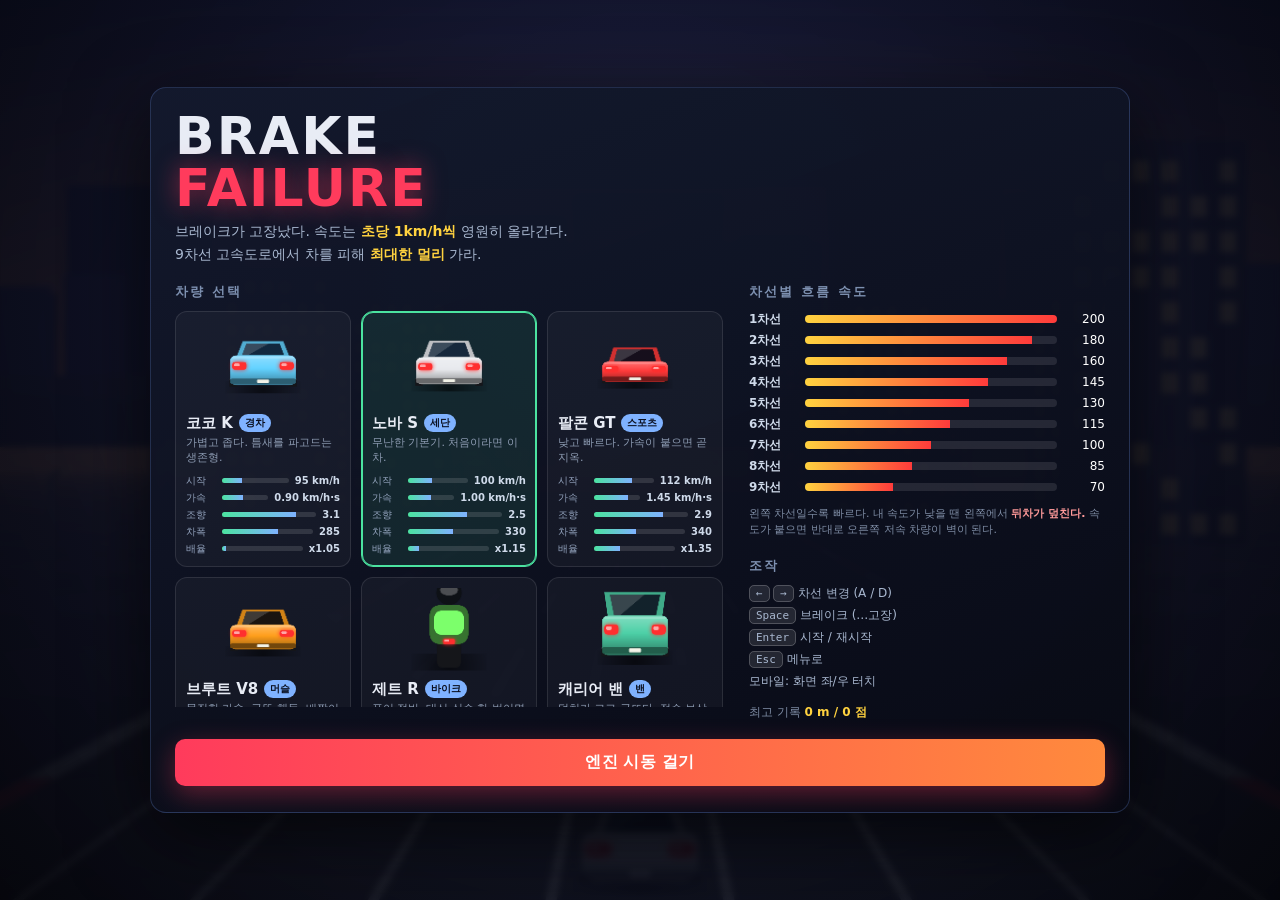
==== racing/index.html @ 3fb1009c "Add BRAKE FAILURE: auto-accelerating 9-lane racing game 브레이크가 고장난 채 계속 가속되는 레이싱 게임을 racing/ 하위에 추가했습" ====
<!doctype html>
<html lang="ko">
<head>
<meta charset="UTF-8" />
<meta name="viewport" content="width=device-width, initial-scale=1.0, user-scalable=no" />
<title>BRAKE FAILURE - 브레이크 고장 레이싱</title>
<meta name="description" content="브레이크가 고장난 채 9차선 고속도로를 질주하는 자동 가속 레이싱 게임" />
<link rel="stylesheet" href="style.css" />
</head>
<body>

<div id="stage">
  <canvas id="game"></canvas>

  <!-- HUD -->
  <div id="hud">
    <div class="hud-left">
      <div class="speedbox">
        <span id="hud-speed">100</span><small>km/h</small>
      </div>
      <div class="gauge"><div id="gauge-fill"></div></div>
      <div class="hud-line">거리 <b id="hud-distance">0</b> m</div>
      <div class="hud-line dim">최고 <b id="hud-best">0</b> m</div>
      <div class="hud-line dim"><b id="hud-lane">5</b>차선 · 흐름 <b id="hud-lane-speed">130</b>km/h</div>
    </div>

    <div class="hud-right">
      <div id="scene-name">여명의 도시</div>
      <canvas id="radar" width="120" height="220"></canvas>
      <div class="radar-legend"><span class="me"></span>나 <span class="ahead"></span>앞 <span class="behind"></span>뒤</div>
    </div>

    <div id="combo" class="center-msg"><span id="hud-combo"></span></div>
    <div id="warn" class="center-msg warn">⚠ 뒤에서 접근 중</div>
    <div id="brake-msg" class="center-msg brake">브레이크 고장! 멈출 수 없다</div>
  </div>

  <!-- 모바일 조작 -->
  <div id="touch-controls">
    <button id="btn-left" aria-label="왼쪽 차선">◀</button>
    <button id="btn-right" aria-label="오른쪽 차선">▶</button>
    <button id="btn-sound" aria-label="소리">🔊</button>
  </div>

  <!-- 메뉴 -->
  <div id="menu" class="overlay show">
    <div class="panel">
      <h1>BRAKE<span>FAILURE</span></h1>
      <p class="lead">
        브레이크가 고장났다. 속도는 <b>초당 1km/h씩</b> 영원히 올라간다.<br />
        9차선 고속도로에서 차를 피해 <b>최대한 멀리</b> 가라.
      </p>

      <div class="cols">
        <section>
          <h2>차량 선택</h2>
          <div id="car-list"></div>
        </section>
        <aside>
          <h2>차선별 흐름 속도</h2>
          <div id="lane-table"></div>
          <p class="note">왼쪽 차선일수록 빠르다. 내 속도가 낮을 땐 왼쪽에서 <b>뒤차가 덮친다.</b> 속도가 붙으면 반대로 오른쪽 저속 차량이 벽이 된다.</p>
          <h2>조작</h2>
          <ul class="keys">
            <li><kbd>←</kbd> <kbd>→</kbd> 차선 변경 (A / D)</li>
            <li><kbd>Space</kbd> 브레이크 (…고장)</li>
            <li><kbd>Enter</kbd> 시작 / 재시작</li>
            <li><kbd>Esc</kbd> 메뉴로</li>
            <li>모바일: 화면 좌/우 터치</li>
          </ul>
          <div class="best">최고 기록 <b id="menu-best">0 m / 0 점</b></div>
        </aside>
      </div>

      <button id="btn-start" class="primary">엔진 시동 걸기</button>
    </div>
  </div>

  <!-- 게임오버 -->
  <div id="gameover" class="overlay">
    <div class="panel small">
      <h1 class="crash">CRASH</h1>
      <dl class="result">
        <div><dt>주행 거리</dt><dd id="over-distance">0 m</dd></div>
        <div><dt>점수</dt><dd id="over-score">0</dd></div>
        <div><dt>최고 속도</dt><dd id="over-top">0 km/h</dd></div>
        <div><dt>아슬아슬 통과</dt><dd id="over-near">0 회</dd></div>
        <div><dt>생존 시간</dt><dd id="over-time">0 초</dd></div>
      </dl>
      <div class="best">최고 기록 <b id="over-best">0 m</b></div>
      <div class="btn-row">
        <button id="btn-retry" class="primary">다시 달리기</button>
        <button id="btn-menu">차량 변경</button>
      </div>
    </div>
  </div>
</div>

<script src="cars.js"></script>
<script src="scenery.js"></script>
<script src="game.js"></script>
</body>
</html>
---- racing/style.css ----
* { box-sizing: border-box; }
html, body {
  margin: 0; padding: 0; height: 100%;
  background: #05060c; color: #e8ecf5; overflow: hidden;
  font-family: "Pretendard", "Apple SD Gothic Neo", "Malgun Gothic", system-ui, sans-serif;
  -webkit-tap-highlight-color: transparent;
}

#stage { position: relative; width: 100vw; height: 100dvh; overflow: hidden; }
#game { display: block; width: 100%; height: 100%; background: #05060c; }

/* ---------------- HUD ---------------- */
#hud { position: absolute; inset: 0; pointer-events: none; font-variant-numeric: tabular-nums; }
body:not(.playing) #hud { opacity: 0; }

.hud-left { position: absolute; top: 14px; left: 16px; text-shadow: 0 2px 6px rgba(0,0,0,.8); }
.speedbox { display: flex; align-items: baseline; gap: 6px; }
#hud-speed { font-size: clamp(38px, 7vw, 64px); font-weight: 800; letter-spacing: -0.02em; color: #fff; line-height: 1; }
.speedbox small { font-size: 14px; color: #9fb0c8; }
.gauge { width: clamp(140px, 22vw, 220px); height: 7px; background: rgba(255,255,255,.14); border-radius: 4px; margin: 8px 0 10px; overflow: hidden; }
#gauge-fill { height: 100%; width: 20%; border-radius: 4px; background: linear-gradient(90deg, #4be3a0, #ffd23f 55%, #ff3b3b); transition: width .1s linear; }
.hud-line { font-size: 14px; color: #cfd9e8; }
.hud-line b { color: #fff; font-size: 16px; }
.hud-line.dim { color: #8d9bb2; font-size: 12px; }
.hud-line.dim b { font-size: 13px; color: #b9c6da; }

.hud-right { position: absolute; top: 14px; right: 16px; text-align: right; }
#scene-name { font-size: 13px; letter-spacing: .12em; color: #cbd6ea; background: rgba(10,14,26,.55);
  padding: 5px 10px; border-radius: 999px; display: inline-block; margin-bottom: 8px; border: 1px solid rgba(255,255,255,.12); }
#scene-name.pop { animation: pop .8s ease; }
@keyframes pop { 0% { transform: scale(1.25); color: #fff; box-shadow: 0 0 22px rgba(120,220,255,.6); } 100% { transform: scale(1); } }
#radar { border-radius: 8px; border: 1px solid rgba(255,255,255,.16); display: block; }
@media (max-width: 620px) {
  #radar { width: 76px; height: 148px; }
  .hud-left { top: 10px; left: 12px; }
  #scene-name { font-size: 11px; padding: 4px 8px; }
  .radar-legend { font-size: 9px; }
}
.radar-legend { font-size: 10px; color: #7f8da3; margin-top: 4px; display: flex; gap: 5px; justify-content: flex-end; align-items: center; }
.radar-legend span { width: 9px; height: 6px; display: inline-block; border-radius: 2px; }
.radar-legend .me { background: #5ef2ff; } .radar-legend .ahead { background: #ff5a5a; } .radar-legend .behind { background: #ffb347; }

.center-msg { position: absolute; left: 50%; transform: translateX(-50%); opacity: 0; transition: opacity .18s; font-weight: 800; }
#combo { top: 20%; font-size: clamp(18px, 3vw, 28px); color: #ffd23f; text-shadow: 0 0 18px rgba(255,210,63,.7); }
#hud-combo.show, #combo:has(#hud-combo.show) { opacity: 1; }
#combo { opacity: 0; } #combo:has(.show) { opacity: 1; }
.warn { top: 12%; color: #ff6b6b; font-size: clamp(15px, 2.4vw, 22px); text-shadow: 0 0 14px rgba(255,60,60,.8); }
.warn.show { opacity: 1; animation: blink .5s steps(2, end) infinite; }
@keyframes blink { 50% { opacity: .25; } }
.brake { top: 32%; color: #fff; background: rgba(190,20,20,.85); padding: 10px 20px; border-radius: 8px;
  font-size: clamp(15px, 2.6vw, 24px); letter-spacing: .02em; }
.brake.show { opacity: 1; animation: shake .35s ease; }
@keyframes shake { 25% { transform: translateX(calc(-50% - 6px)); } 75% { transform: translateX(calc(-50% + 6px)); } }

/* ---------------- 터치 조작 ---------------- */
#touch-controls { position: absolute; bottom: 16px; left: 0; right: 0; display: flex; justify-content: space-between; padding: 0 18px; }
body:not(.playing) #touch-controls { display: none; }
#touch-controls button {
  width: 74px; height: 52px; border-radius: 12px; font-size: 22px; color: #dce6f5;
  background: rgba(14,20,34,.6); border: 1px solid rgba(255,255,255,.18); cursor: pointer;
}
#touch-controls button:active { background: rgba(80,140,255,.35); }
#btn-sound { position: absolute; top: auto; bottom: 62px; right: 18px; width: 46px; height: 38px; font-size: 16px; }
@media (min-width: 700px) { #touch-controls button:not(#btn-sound) { opacity: .55; } }

/* ---------------- 오버레이 ---------------- */
.overlay {
  position: absolute; inset: 0; display: none; align-items: center; justify-content: center;
  background: radial-gradient(circle at 50% 30%, rgba(24,30,60,.86), rgba(3,4,10,.96));
  padding: 16px; overflow-y: auto; backdrop-filter: blur(3px);
}
.overlay.show { display: flex; }
.panel {
  width: min(980px, 100%); max-height: 94dvh; overflow-y: auto;
  background: linear-gradient(160deg, rgba(20,26,46,.95), rgba(8,10,20,.97));
  border: 1px solid rgba(120,160,255,.22); border-radius: 16px; padding: 22px 24px 26px;
  box-shadow: 0 24px 80px rgba(0,0,0,.7);
}
.panel.small { width: min(460px, 100%); text-align: center; }

h1 { margin: 0 0 6px; font-size: clamp(30px, 6vw, 52px); letter-spacing: .04em; line-height: 1; font-weight: 900; }
h1 span { color: #ff3b5c; display: block; text-shadow: 0 0 24px rgba(255,59,92,.55); }
h1.crash { color: #ff3b5c; text-shadow: 0 0 30px rgba(255,59,92,.6); }
.lead { color: #a9b8d0; font-size: 14px; line-height: 1.6; margin: 0 0 18px; }
.lead b { color: #ffd23f; }
h2 { font-size: 13px; letter-spacing: .16em; color: #7d90b0; margin: 0 0 10px; text-transform: uppercase; }

.cols { display: grid; grid-template-columns: 1.55fr 1fr; gap: 22px; }
@media (max-width: 760px) { .cols { grid-template-columns: 1fr; } }

#car-list { display: grid; grid-template-columns: repeat(auto-fill, minmax(168px, 1fr)); gap: 10px;
  max-height: 44dvh; overflow-y: auto; padding-right: 4px; }
.car-card {
  text-align: left; background: rgba(255,255,255,.035); border: 1px solid rgba(255,255,255,.10);
  border-radius: 12px; padding: 10px; cursor: pointer; color: inherit; font: inherit; transition: .15s;
}
.car-card:hover { background: rgba(120,170,255,.10); border-color: rgba(120,170,255,.4); }
.car-card.selected { border-color: #4be3a0; background: rgba(75,227,160,.10); box-shadow: 0 0 0 1px #4be3a0 inset; }
.car-thumb { display: flex; justify-content: center; }
.car-thumb canvas { width: 90px; height: 90px; }
.car-name { font-weight: 800; font-size: 15px; margin-top: 2px; display: flex; align-items: center; gap: 6px; }
.car-name .tag { font-size: 10px; font-weight: 600; color: #0b1020; background: #7fb2ff; padding: 2px 6px; border-radius: 999px; }
.car-desc { font-size: 11px; color: #8d9bb2; margin: 3px 0 8px; line-height: 1.35; min-height: 30px; }
.car-stats { margin: 0; display: grid; gap: 3px; }
.stat { display: grid; grid-template-columns: 30px 1fr auto; align-items: center; gap: 6px; font-size: 10px; color: #93a3bd; }
.stat dt { margin: 0; } .stat dd { margin: 0; height: 5px; background: rgba(255,255,255,.12); border-radius: 3px; overflow: hidden; }
.stat dd span { display: block; height: 100%; background: linear-gradient(90deg, #4be3a0, #7fb2ff); }
.stat b { color: #cfdaea; font-weight: 600; }

.lane-row { display: grid; grid-template-columns: 48px 1fr 40px; align-items: center; gap: 8px; font-size: 12px; color: #a9b8d0; margin-bottom: 4px; }
.lane-row b { color: #cfdaea; font-weight: 600; }
.lane-row .bar { height: 8px; background: rgba(255,255,255,.10); border-radius: 4px; overflow: hidden; }
.lane-row .bar i { display: block; height: 100%; background: linear-gradient(90deg, #ffd23f, #ff3b3b); }
.lane-row em { font-style: normal; text-align: right; color: #fff; }
.note { font-size: 11px; color: #7d8ba3; line-height: 1.5; margin: 10px 0 18px; }
.note b { color: #ff9a9a; }
.keys { list-style: none; padding: 0; margin: 0 0 14px; font-size: 12px; color: #a9b8d0; }
.keys li { margin-bottom: 5px; }
kbd { background: rgba(255,255,255,.10); border: 1px solid rgba(255,255,255,.2); border-radius: 5px; padding: 1px 6px; font-size: 11px; }
.best { font-size: 12px; color: #7d8ba3; } .best b { color: #ffd23f; }

#menu #btn-start { position: sticky; bottom: -6px; width: 100%; }
.primary, .btn-row button, #btn-start {
  margin-top: 18px; padding: 13px 26px; font-size: 16px; font-weight: 800; border-radius: 10px; cursor: pointer;
  border: none; background: linear-gradient(90deg, #ff3b5c, #ff8a3d); color: #fff; letter-spacing: .04em;
  box-shadow: 0 8px 26px rgba(255,59,92,.35);
}
.primary:active { transform: translateY(1px); }
#btn-menu { background: transparent; border: 1px solid rgba(255,255,255,.25); color: #cfdaea; box-shadow: none; }
.btn-row { display: flex; gap: 10px; justify-content: center; }

.result { margin: 16px 0; display: grid; gap: 6px; }
.result div { display: flex; justify-content: space-between; border-bottom: 1px dashed rgba(255,255,255,.12); padding-bottom: 5px; }
.result dt { color: #8d9bb2; font-size: 13px; margin: 0; }
.result dd { margin: 0; font-weight: 800; color: #fff; font-size: 15px; }
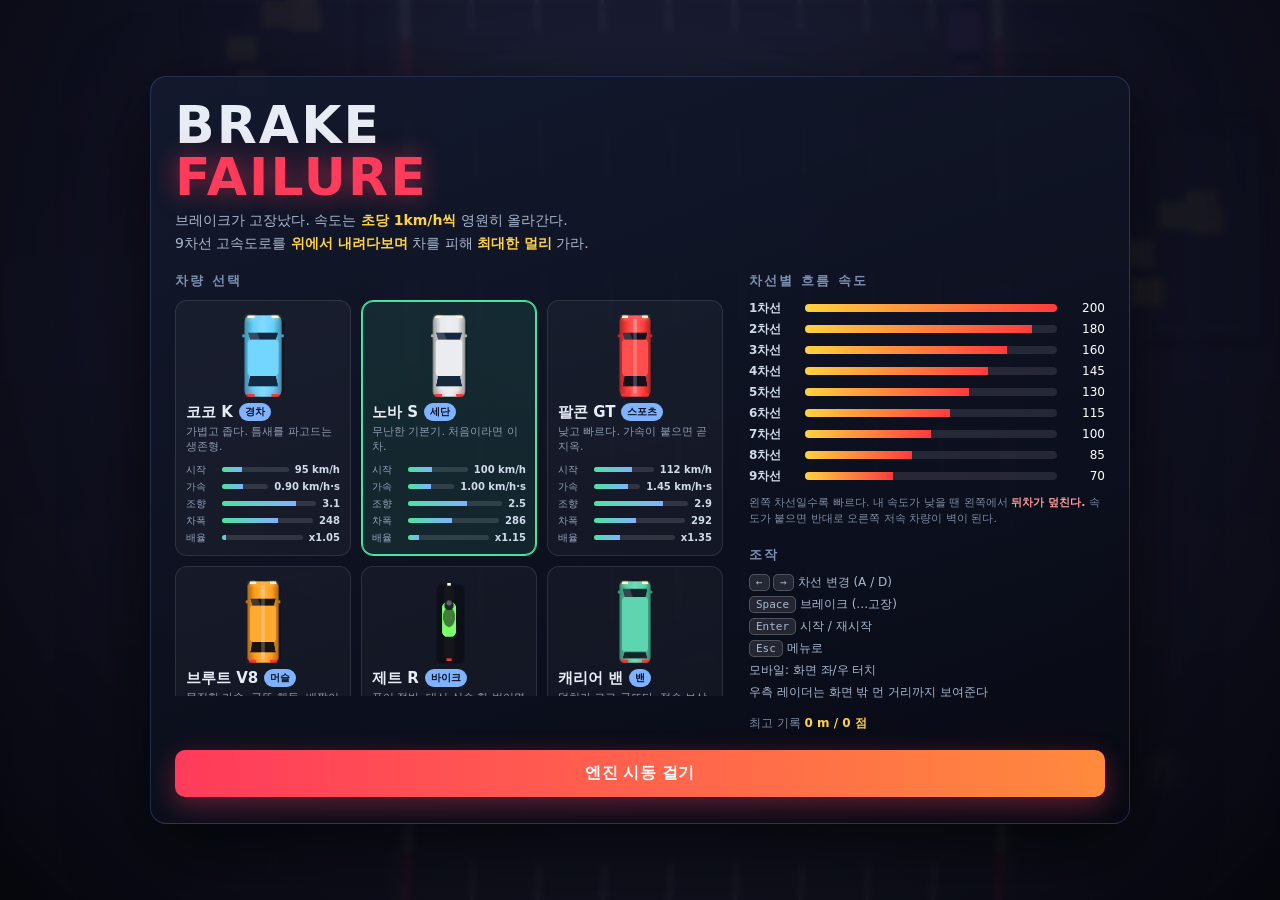
==== commit efb8dec6: "Rework racing game into a top-down dodger with a continuous road 시점을 탑다운으로 바꾸고 도로가 끊기지 않고 이어지도록 렌더러를" ====
--- a/racing/index.html
+++ b/racing/index.html
@@ -48,7 +48,7 @@
       <h1>BRAKE<span>FAILURE</span></h1>
       <p class="lead">
         브레이크가 고장났다. 속도는 <b>초당 1km/h씩</b> 영원히 올라간다.<br />
-        9차선 고속도로에서 차를 피해 <b>최대한 멀리</b> 가라.
+        9차선 고속도로를 <b>위에서 내려다보며</b> 차를 피해 <b>최대한 멀리</b> 가라.
       </p>
 
       <div class="cols">
@@ -67,6 +67,7 @@
             <li><kbd>Enter</kbd> 시작 / 재시작</li>
             <li><kbd>Esc</kbd> 메뉴로</li>
             <li>모바일: 화면 좌/우 터치</li>
+            <li>우측 레이더는 화면 밖 먼 거리까지 보여준다</li>
           </ul>
           <div class="best">최고 기록 <b id="menu-best">0 m / 0 점</b></div>
         </aside>
--- a/racing/style.css
+++ b/racing/style.css
@@ -119,7 +119,7 @@
 kbd { background: rgba(255,255,255,.10); border: 1px solid rgba(255,255,255,.2); border-radius: 5px; padding: 1px 6px; font-size: 11px; }
 .best { font-size: 12px; color: #7d8ba3; } .best b { color: #ffd23f; }
 
-#menu #btn-start { position: sticky; bottom: -6px; width: 100%; }
+#menu #btn-start { position: sticky; bottom: -6px; width: 100%; z-index: 2; }
 .primary, .btn-row button, #btn-start {
   margin-top: 18px; padding: 13px 26px; font-size: 16px; font-weight: 800; border-radius: 10px; cursor: pointer;
   border: none; background: linear-gradient(90deg, #ff3b5c, #ff8a3d); color: #fff; letter-spacing: .04em;
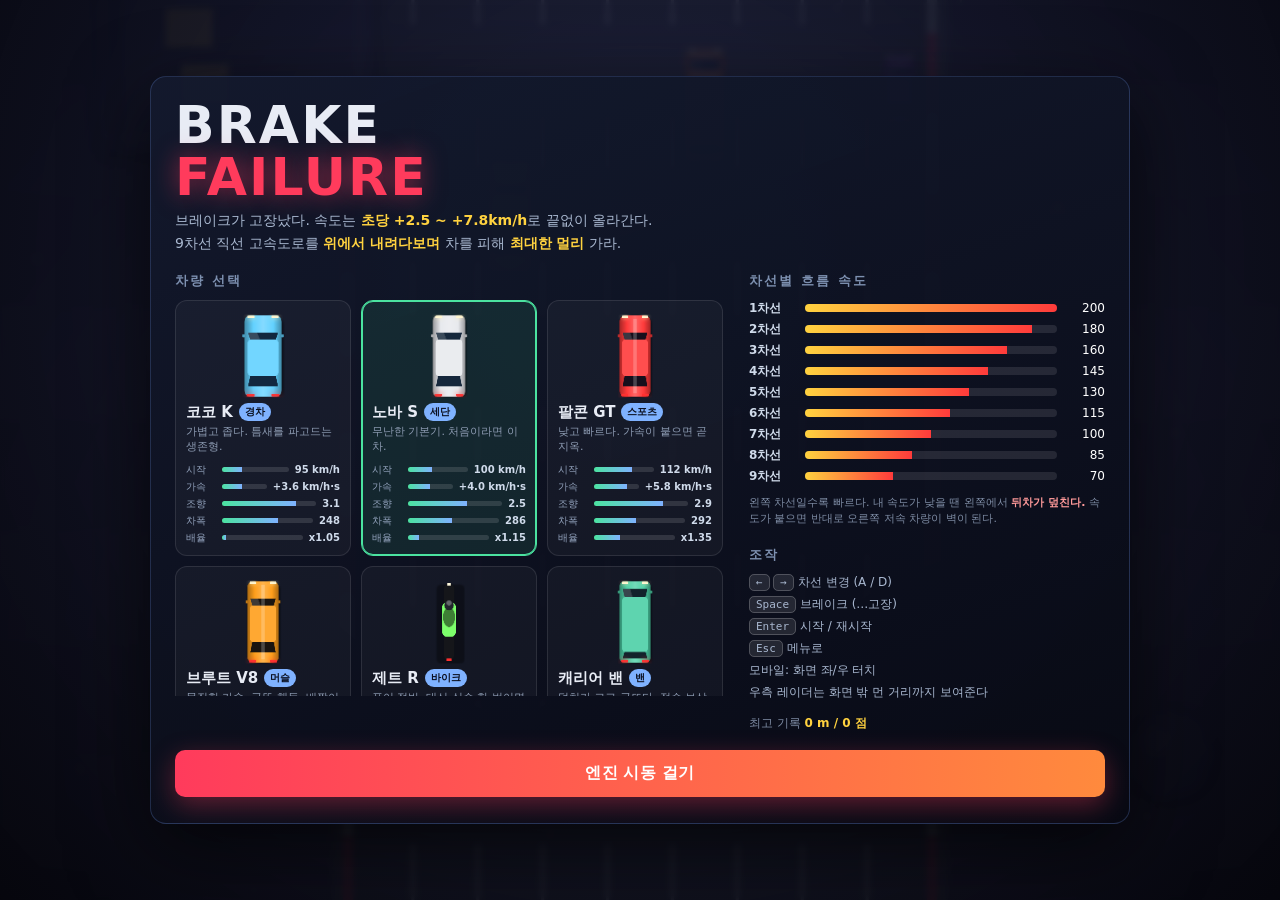
==== commit c053edf6: "Straighten the road, rebuild the sound, widen the speed contrast 사운드 - 6단 기어 엔진음으로 교체: 변속할 때마다 RPM이 " ====
--- a/racing/index.html
+++ b/racing/index.html
@@ -47,8 +47,8 @@
     <div class="panel">
       <h1>BRAKE<span>FAILURE</span></h1>
       <p class="lead">
-        브레이크가 고장났다. 속도는 <b>초당 1km/h씩</b> 영원히 올라간다.<br />
-        9차선 고속도로를 <b>위에서 내려다보며</b> 차를 피해 <b>최대한 멀리</b> 가라.
+        브레이크가 고장났다. 속도는 <b>초당 +2.5 ~ +7.8km/h</b>로 끝없이 올라간다.<br />
+        9차선 직선 고속도로를 <b>위에서 내려다보며</b> 차를 피해 <b>최대한 멀리</b> 가라.
       </p>
 
       <div class="cols">
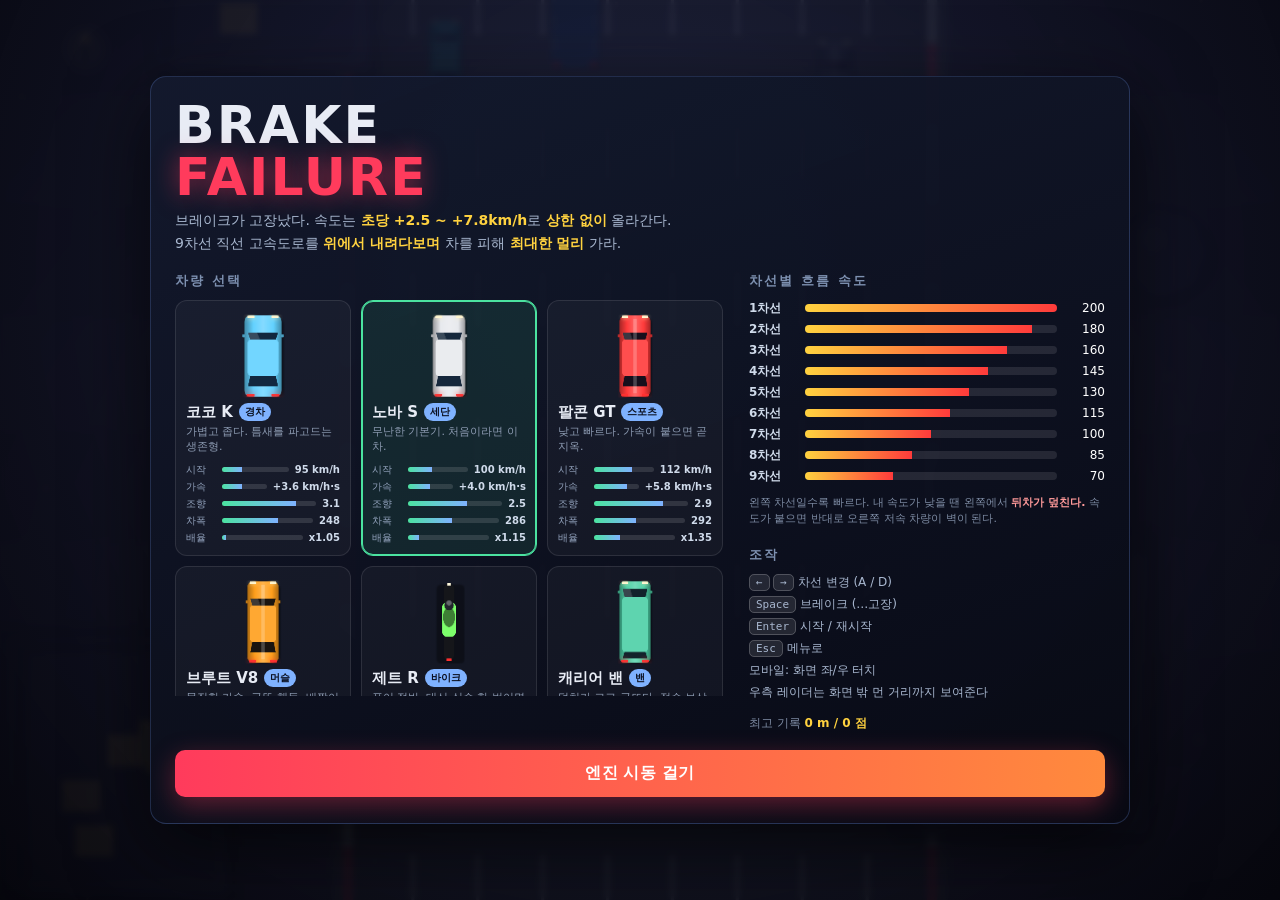
==== commit aaed43ea: "Drop screen shake, make road scroll linear, remove the speed cap - 화면 흔들림을 완전히 제거했다 (속도 연동 흔들림, 충돌 흔" ====
--- a/racing/index.html
+++ b/racing/index.html
@@ -47,7 +47,7 @@
     <div class="panel">
       <h1>BRAKE<span>FAILURE</span></h1>
       <p class="lead">
-        브레이크가 고장났다. 속도는 <b>초당 +2.5 ~ +7.8km/h</b>로 끝없이 올라간다.<br />
+        브레이크가 고장났다. 속도는 <b>초당 +2.5 ~ +7.8km/h</b>로 <b>상한 없이</b> 올라간다.<br />
         9차선 직선 고속도로를 <b>위에서 내려다보며</b> 차를 피해 <b>최대한 멀리</b> 가라.
       </p>
 
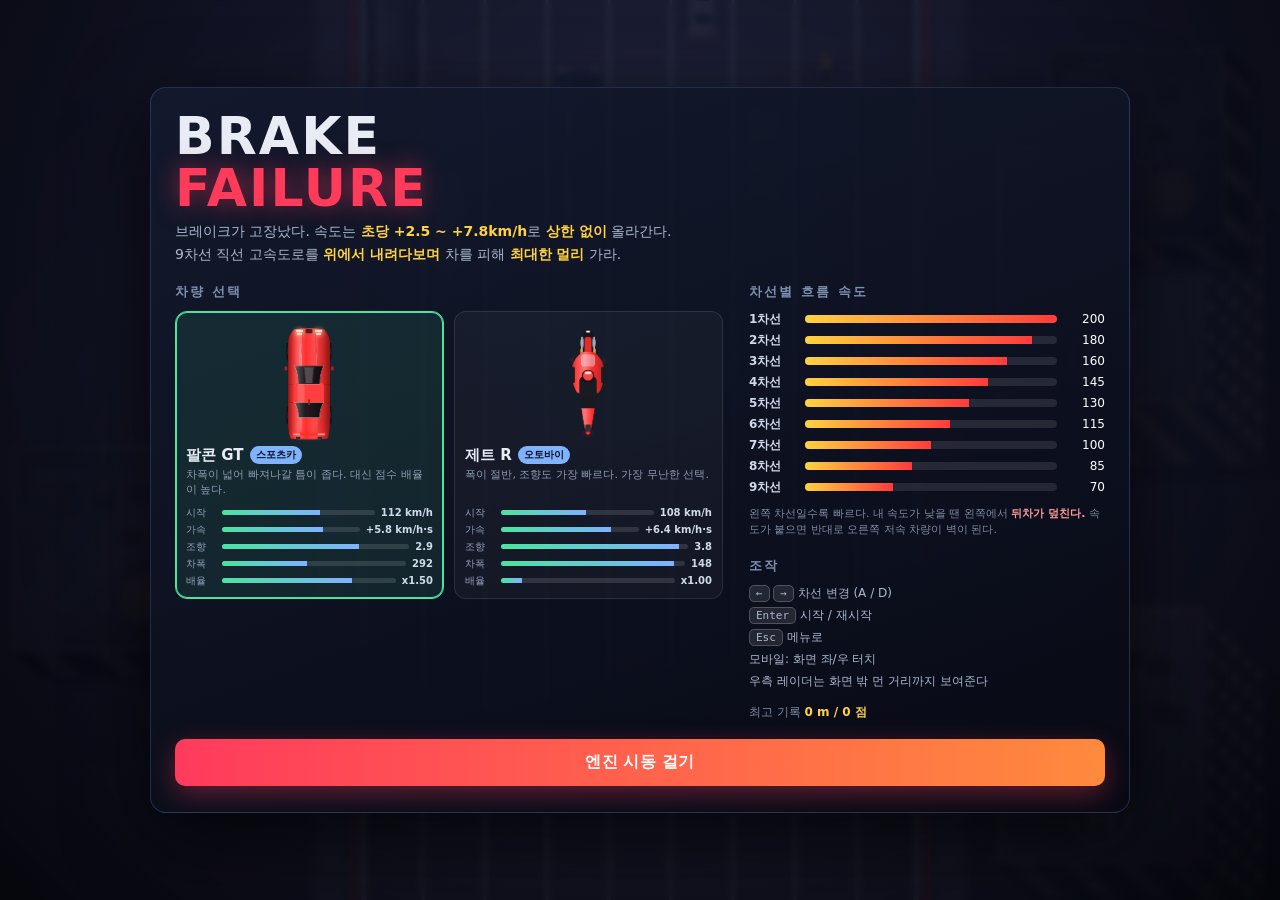
==== commit 31381e9d: "Redraw vehicles and city scenery at higher fidelity 차량 (실차 사진 참고) - 차체 실루엣을 다시 잡았다. 앞/뒤만 좁아지고 측면은 곧게" ====
--- a/racing/index.html
+++ b/racing/index.html
@@ -31,8 +31,6 @@
     </div>
 
     <div id="combo" class="center-msg"><span id="hud-combo"></span></div>
-    <div id="warn" class="center-msg warn">⚠ 뒤에서 접근 중</div>
-    <div id="brake-msg" class="center-msg brake">브레이크 고장! 멈출 수 없다</div>
   </div>
 
   <!-- 모바일 조작 -->
@@ -63,7 +61,6 @@
           <h2>조작</h2>
           <ul class="keys">
             <li><kbd>←</kbd> <kbd>→</kbd> 차선 변경 (A / D)</li>
-            <li><kbd>Space</kbd> 브레이크 (…고장)</li>
             <li><kbd>Enter</kbd> 시작 / 재시작</li>
             <li><kbd>Esc</kbd> 메뉴로</li>
             <li>모바일: 화면 좌/우 터치</li>
--- a/racing/style.css
+++ b/racing/style.css
@@ -27,8 +27,6 @@
 .hud-right { position: absolute; top: 14px; right: 16px; text-align: right; }
 #scene-name { font-size: 13px; letter-spacing: .12em; color: #cbd6ea; background: rgba(10,14,26,.55);
   padding: 5px 10px; border-radius: 999px; display: inline-block; margin-bottom: 8px; border: 1px solid rgba(255,255,255,.12); }
-#scene-name.pop { animation: pop .8s ease; }
-@keyframes pop { 0% { transform: scale(1.25); color: #fff; box-shadow: 0 0 22px rgba(120,220,255,.6); } 100% { transform: scale(1); } }
 #radar { border-radius: 8px; border: 1px solid rgba(255,255,255,.16); display: block; }
 @media (max-width: 620px) {
   #radar { width: 76px; height: 148px; }
@@ -44,13 +42,6 @@
 #combo { top: 20%; font-size: clamp(18px, 3vw, 28px); color: #ffd23f; text-shadow: 0 0 18px rgba(255,210,63,.7); }
 #hud-combo.show, #combo:has(#hud-combo.show) { opacity: 1; }
 #combo { opacity: 0; } #combo:has(.show) { opacity: 1; }
-.warn { top: 12%; color: #ff6b6b; font-size: clamp(15px, 2.4vw, 22px); text-shadow: 0 0 14px rgba(255,60,60,.8); }
-.warn.show { opacity: 1; animation: blink .5s steps(2, end) infinite; }
-@keyframes blink { 50% { opacity: .25; } }
-.brake { top: 32%; color: #fff; background: rgba(190,20,20,.85); padding: 10px 20px; border-radius: 8px;
-  font-size: clamp(15px, 2.6vw, 24px); letter-spacing: .02em; }
-.brake.show { opacity: 1; animation: shake .35s ease; }
-@keyframes shake { 25% { transform: translateX(calc(-50% - 6px)); } 75% { transform: translateX(calc(-50% + 6px)); } }
 
 /* ---------------- 터치 조작 ---------------- */
 #touch-controls { position: absolute; bottom: 16px; left: 0; right: 0; display: flex; justify-content: space-between; padding: 0 18px; }
@@ -88,7 +79,7 @@
 .cols { display: grid; grid-template-columns: 1.55fr 1fr; gap: 22px; }
 @media (max-width: 760px) { .cols { grid-template-columns: 1fr; } }
 
-#car-list { display: grid; grid-template-columns: repeat(auto-fill, minmax(168px, 1fr)); gap: 10px;
+#car-list { display: grid; grid-template-columns: repeat(auto-fit, minmax(168px, 1fr)); gap: 10px;
   max-height: 44dvh; overflow-y: auto; padding-right: 4px; }
 .car-card {
   text-align: left; background: rgba(255,255,255,.035); border: 1px solid rgba(255,255,255,.10);
@@ -97,7 +88,7 @@
 .car-card:hover { background: rgba(120,170,255,.10); border-color: rgba(120,170,255,.4); }
 .car-card.selected { border-color: #4be3a0; background: rgba(75,227,160,.10); box-shadow: 0 0 0 1px #4be3a0 inset; }
 .car-thumb { display: flex; justify-content: center; }
-.car-thumb canvas { width: 90px; height: 90px; }
+.car-thumb canvas { width: 122px; height: 122px; }
 .car-name { font-weight: 800; font-size: 15px; margin-top: 2px; display: flex; align-items: center; gap: 6px; }
 .car-name .tag { font-size: 10px; font-weight: 600; color: #0b1020; background: #7fb2ff; padding: 2px 6px; border-radius: 999px; }
 .car-desc { font-size: 11px; color: #8d9bb2; margin: 3px 0 8px; line-height: 1.35; min-height: 30px; }
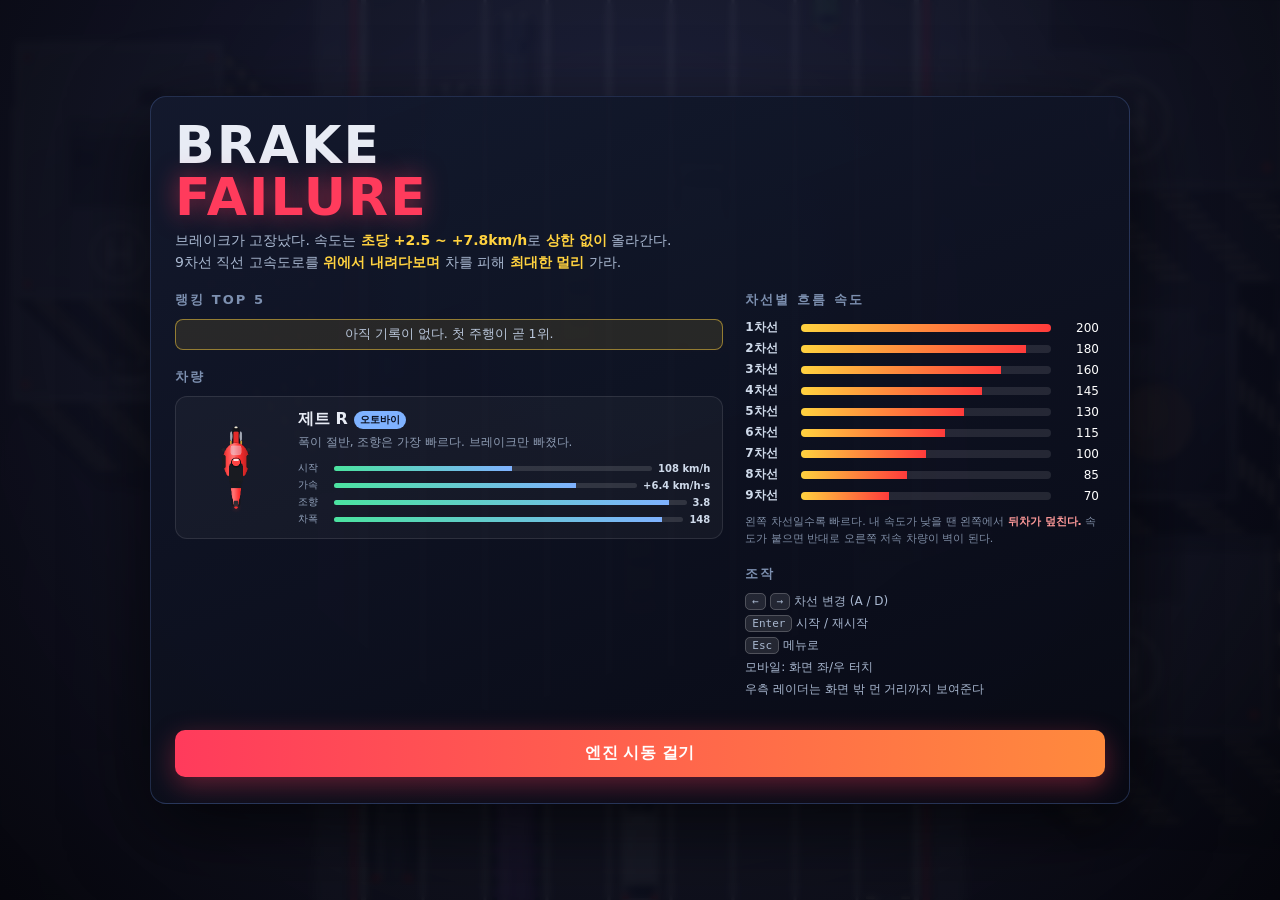
==== commit 346c9c87: "Fix the player to the motorcycle and record a TOP 5 ranking - 차량 선택을 없애고 플레이어를 빨간 오토바이(제트 R) 하나로 고정했" ====
--- a/racing/index.html
+++ b/racing/index.html
@@ -51,8 +51,10 @@
 
       <div class="cols">
         <section>
-          <h2>차량 선택</h2>
-          <div id="car-list"></div>
+          <h2>랭킹 TOP 5</h2>
+          <ol id="rank-list" class="ranks"></ol>
+          <h2>차량</h2>
+          <div id="car-info" class="car-card"></div>
         </section>
         <aside>
           <h2>차선별 흐름 속도</h2>
@@ -66,7 +68,6 @@
             <li>모바일: 화면 좌/우 터치</li>
             <li>우측 레이더는 화면 밖 먼 거리까지 보여준다</li>
           </ul>
-          <div class="best">최고 기록 <b id="menu-best">0 m / 0 점</b></div>
         </aside>
       </div>
 
@@ -78,6 +79,7 @@
   <div id="gameover" class="overlay">
     <div class="panel small">
       <h1 class="crash">CRASH</h1>
+      <div id="over-rank" class="rank-badge"></div>
       <dl class="result">
         <div><dt>주행 거리</dt><dd id="over-distance">0 m</dd></div>
         <div><dt>점수</dt><dd id="over-score">0</dd></div>
@@ -85,10 +87,11 @@
         <div><dt>아슬아슬 통과</dt><dd id="over-near">0 회</dd></div>
         <div><dt>생존 시간</dt><dd id="over-time">0 초</dd></div>
       </dl>
-      <div class="best">최고 기록 <b id="over-best">0 m</b></div>
+      <h2 class="over-h2">랭킹 TOP 5</h2>
+      <ol id="over-rank-list" class="ranks"></ol>
       <div class="btn-row">
         <button id="btn-retry" class="primary">다시 달리기</button>
-        <button id="btn-menu">차량 변경</button>
+        <button id="btn-menu">메뉴로</button>
       </div>
     </div>
   </div>
--- a/racing/style.css
+++ b/racing/style.css
@@ -79,19 +79,39 @@
 .cols { display: grid; grid-template-columns: 1.55fr 1fr; gap: 22px; }
 @media (max-width: 760px) { .cols { grid-template-columns: 1fr; } }
 
-#car-list { display: grid; grid-template-columns: repeat(auto-fit, minmax(168px, 1fr)); gap: 10px;
-  max-height: 44dvh; overflow-y: auto; padding-right: 4px; }
+/* 랭킹 */
+.ranks { list-style: none; margin: 0 0 18px; padding: 0; display: grid; gap: 4px; }
+.ranks li {
+  display: grid; grid-template-columns: 20px 1fr auto auto 32px; align-items: center; gap: 8px;
+  padding: 6px 9px; border-radius: 8px; font-size: 12.5px; color: #b9c6da;
+  background: rgba(255,255,255,.04); border: 1px solid rgba(255,255,255,.07);
+  font-variant-numeric: tabular-nums;
+}
+.ranks li:nth-child(1) { border-color: rgba(255,210,63,.5); background: rgba(255,210,63,.10); }
+.ranks li:nth-child(2) { border-color: rgba(200,210,225,.35); }
+.ranks li:nth-child(3) { border-color: rgba(205,140,90,.35); }
+.ranks li.is-new { box-shadow: 0 0 0 1px #4be3a0 inset, 0 0 18px rgba(75,227,160,.3); }
+.ranks .rk { font-weight: 900; color: #7d90b0; text-align: center; }
+.ranks li:nth-child(1) .rk { color: #ffd23f; }
+.ranks .rs { font-weight: 800; color: #fff; font-size: 15px; }
+.ranks .rd { color: #cfdaea; }
+.ranks .rv { color: #8d9bb2; font-size: 11px; }
+.ranks time { color: #6f7c92; font-size: 11px; text-align: right; }
+.rank-empty { display: block !important; color: #7d8ba3; font-size: 12px; text-align: center; }
+.rank-badge { font-size: 15px; font-weight: 800; color: #8d9bb2; margin: 2px 0 8px; }
+.rank-badge.in { color: #4be3a0; text-shadow: 0 0 16px rgba(75,227,160,.55); }
+.over-h2 { text-align: left; }
+
 .car-card {
   text-align: left; background: rgba(255,255,255,.035); border: 1px solid rgba(255,255,255,.10);
-  border-radius: 12px; padding: 10px; cursor: pointer; color: inherit; font: inherit; transition: .15s;
+  border-radius: 12px; padding: 12px; color: inherit; font: inherit;
+  display: grid; grid-template-columns: auto 1fr; gap: 14px; align-items: center;
 }
-.car-card:hover { background: rgba(120,170,255,.10); border-color: rgba(120,170,255,.4); }
-.car-card.selected { border-color: #4be3a0; background: rgba(75,227,160,.10); box-shadow: 0 0 0 1px #4be3a0 inset; }
 .car-thumb { display: flex; justify-content: center; }
-.car-thumb canvas { width: 122px; height: 122px; }
-.car-name { font-weight: 800; font-size: 15px; margin-top: 2px; display: flex; align-items: center; gap: 6px; }
+.car-thumb canvas { width: 96px; height: 96px; }
+.car-name { font-weight: 800; font-size: 16px; display: flex; align-items: center; gap: 6px; }
 .car-name .tag { font-size: 10px; font-weight: 600; color: #0b1020; background: #7fb2ff; padding: 2px 6px; border-radius: 999px; }
-.car-desc { font-size: 11px; color: #8d9bb2; margin: 3px 0 8px; line-height: 1.35; min-height: 30px; }
+.car-desc { font-size: 12px; color: #8d9bb2; margin: 4px 0 10px; line-height: 1.4; }
 .car-stats { margin: 0; display: grid; gap: 3px; }
 .stat { display: grid; grid-template-columns: 30px 1fr auto; align-items: center; gap: 6px; font-size: 10px; color: #93a3bd; }
 .stat dt { margin: 0; } .stat dd { margin: 0; height: 5px; background: rgba(255,255,255,.12); border-radius: 3px; overflow: hidden; }
@@ -110,7 +130,10 @@
 kbd { background: rgba(255,255,255,.10); border: 1px solid rgba(255,255,255,.2); border-radius: 5px; padding: 1px 6px; font-size: 11px; }
 .best { font-size: 12px; color: #7d8ba3; } .best b { color: #ffd23f; }
 
-#menu #btn-start { position: sticky; bottom: -6px; width: 100%; z-index: 2; }
+/* 메뉴 패널: 본문만 스크롤하고 시작 버튼은 아래에 고정 */
+#menu .panel { display: flex; flex-direction: column; overflow: hidden; }
+#menu .cols { flex: 1 1 auto; min-height: 0; overflow-y: auto; padding-right: 6px; }
+#menu #btn-start { width: 100%; flex: 0 0 auto; }
 .primary, .btn-row button, #btn-start {
   margin-top: 18px; padding: 13px 26px; font-size: 16px; font-weight: 800; border-radius: 10px; cursor: pointer;
   border: none; background: linear-gradient(90deg, #ff3b5c, #ff8a3d); color: #fff; letter-spacing: .04em;
@@ -124,3 +147,10 @@
 .result div { display: flex; justify-content: space-between; border-bottom: 1px dashed rgba(255,255,255,.12); padding-bottom: 5px; }
 .result dt { color: #8d9bb2; font-size: 13px; margin: 0; }
 .result dd { margin: 0; font-weight: 800; color: #fff; font-size: 15px; }
+
+/* 세로가 짧은 화면에서는 메뉴 헤더를 줄여 본문을 더 보여준다 */
+@media (max-height: 700px) {
+  #menu .panel { padding: 16px 20px 18px; }
+  #menu h1 { font-size: clamp(26px, 4.6vw, 38px); }
+  #menu .lead { font-size: 13px; margin-bottom: 12px; }
+}
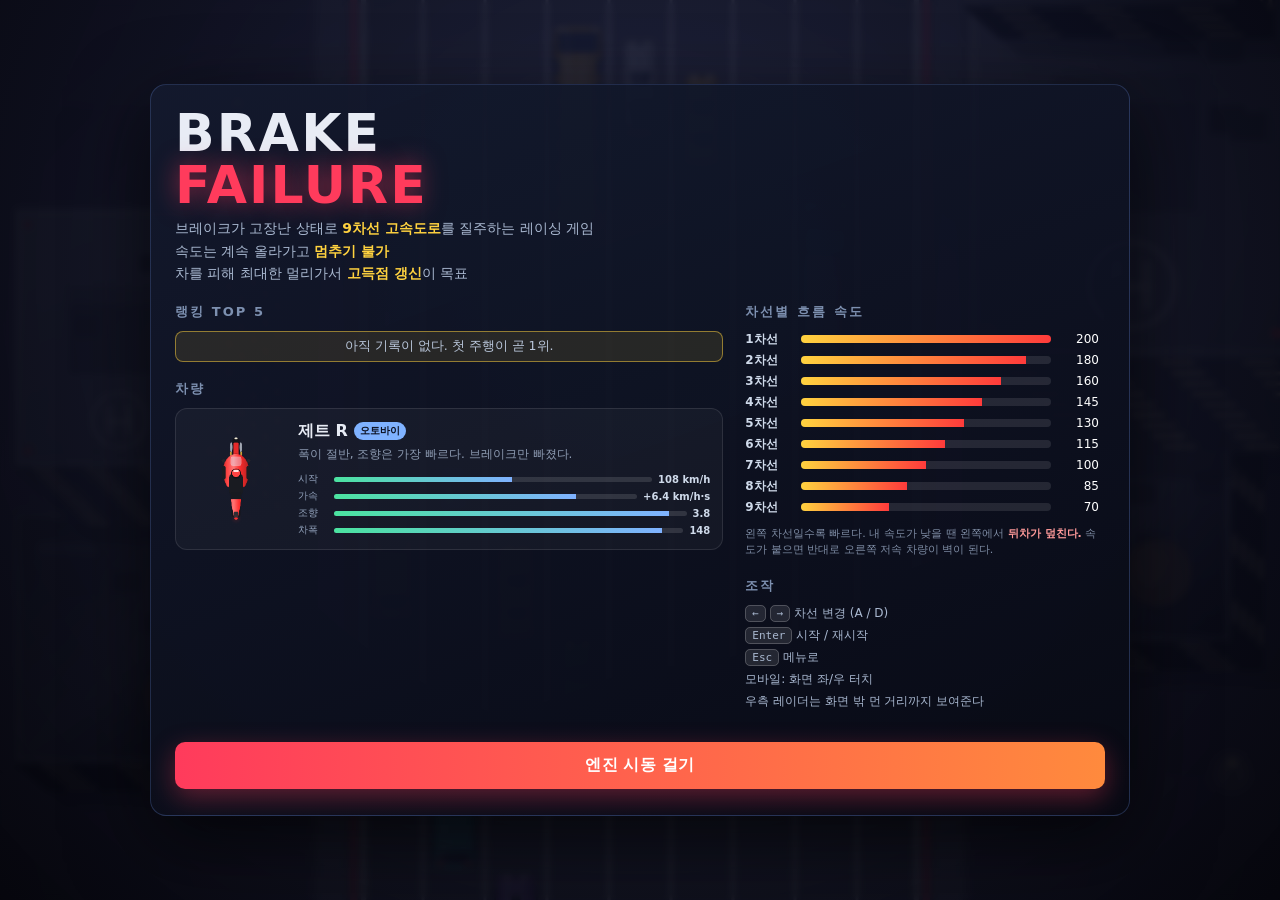
==== commit a230f1f2: "Reword the game description - 메뉴 소개문을 3줄로 교체: 브레이크가 고장난 상태로 9차선 고속도로를 질주하는   레이싱 게임 / 속도는 계속 올라가고 멈추" ====
--- a/racing/index.html
+++ b/racing/index.html
@@ -4,7 +4,7 @@
 <meta charset="UTF-8" />
 <meta name="viewport" content="width=device-width, initial-scale=1.0, user-scalable=no" />
 <title>BRAKE FAILURE - 브레이크 고장 레이싱</title>
-<meta name="description" content="브레이크가 고장난 채 9차선 고속도로를 질주하는 자동 가속 레이싱 게임" />
+<meta name="description" content="브레이크가 고장난 상태로 9차선 고속도로를 질주하는 레이싱 게임. 속도는 계속 올라가고 멈추기 불가. 차를 피해 최대한 멀리가서 고득점 갱신이 목표" />
 <link rel="stylesheet" href="style.css" />
 </head>
 <body>
@@ -45,8 +45,9 @@
     <div class="panel">
       <h1>BRAKE<span>FAILURE</span></h1>
       <p class="lead">
-        브레이크가 고장났다. 속도는 <b>초당 +2.5 ~ +7.8km/h</b>로 <b>상한 없이</b> 올라간다.<br />
-        9차선 직선 고속도로를 <b>위에서 내려다보며</b> 차를 피해 <b>최대한 멀리</b> 가라.
+        브레이크가 고장난 상태로 <b>9차선 고속도로</b>를 질주하는 레이싱 게임<br />
+        속도는 계속 올라가고 <b>멈추기 불가</b><br />
+        차를 피해 최대한 멀리가서 <b>고득점 갱신</b>이 목표
       </p>
 
       <div class="cols">
